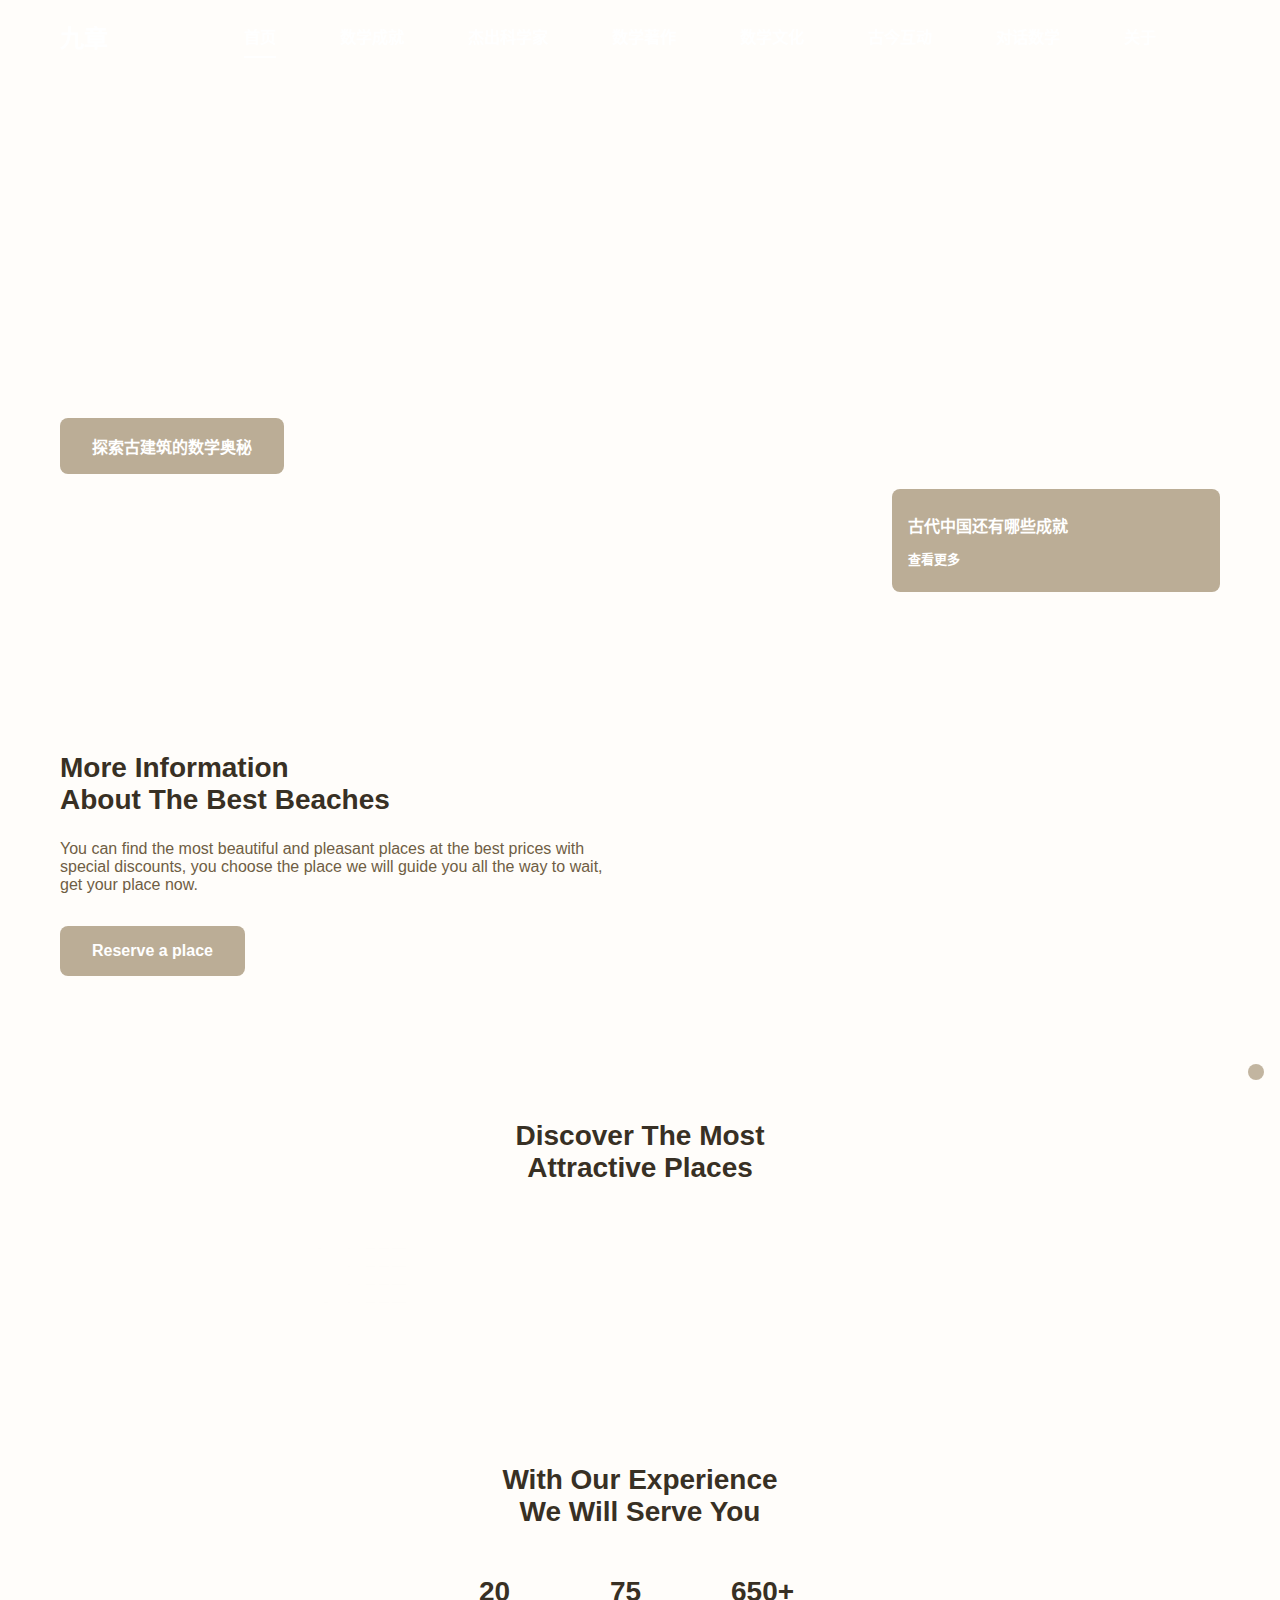
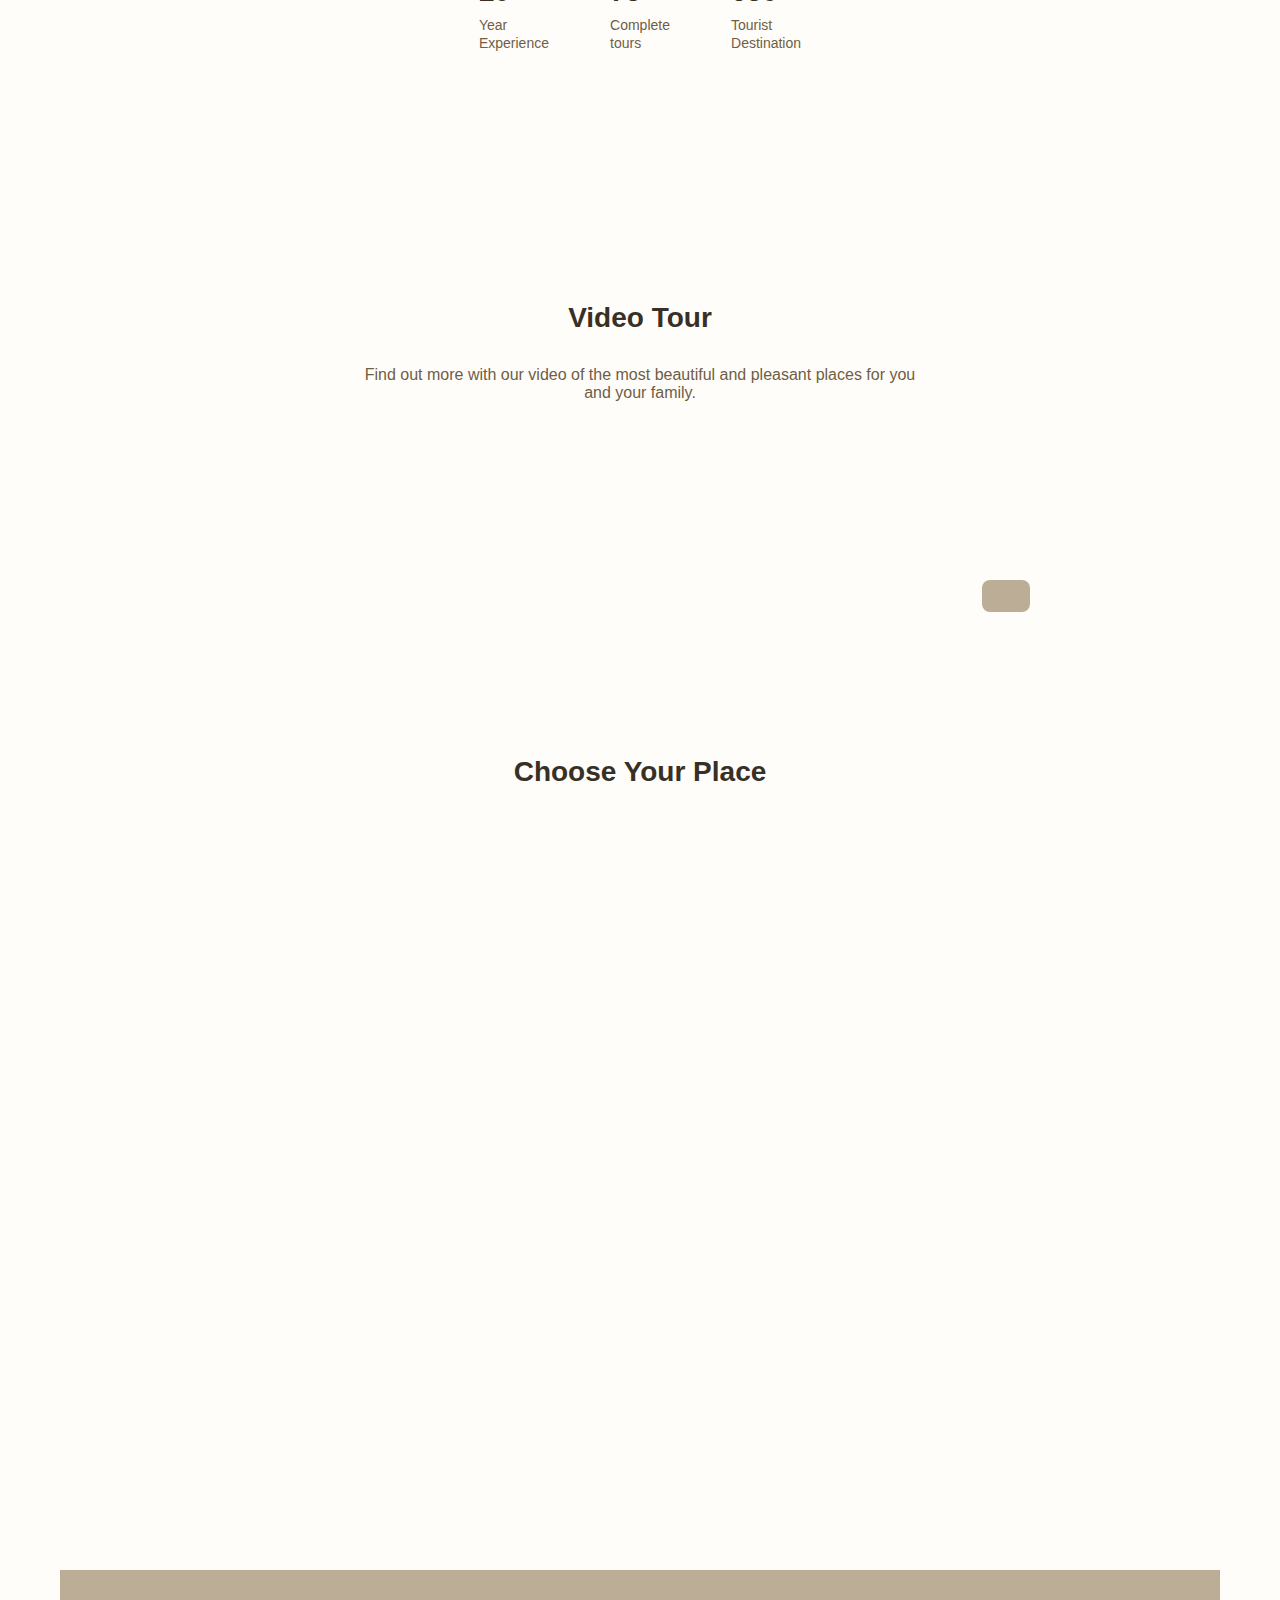
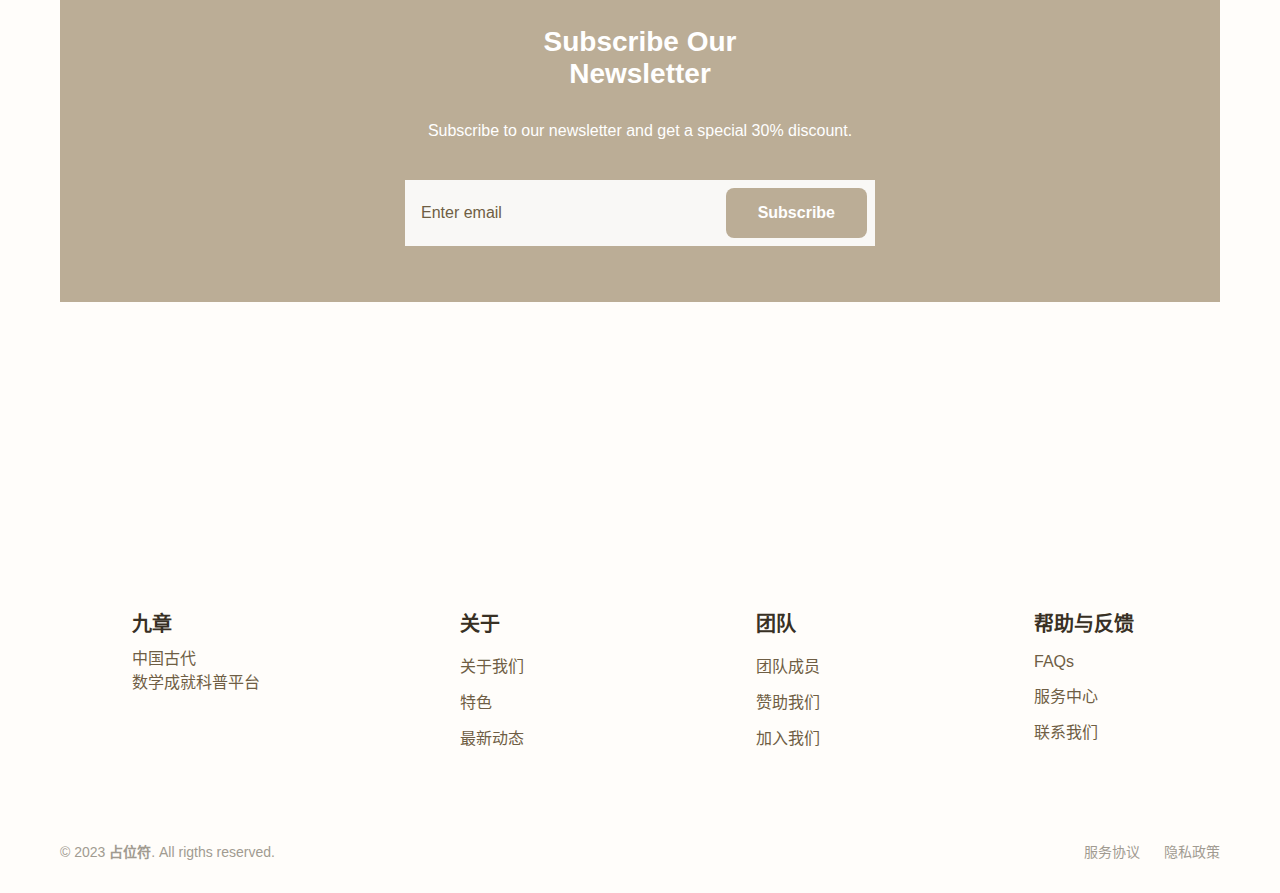
==== index.html @ 34f2abdf "Refactor code for improved performance" ====
<!DOCTYPE html>
    <html lang="zh-CN">
    <head>
        <meta charset="UTF-8">
        <meta name="viewport" content="width=device-width, initial-scale=1.0">

        <link rel="shortcut icon" href="assets/img/favicon.png" type="image/png">

        <!--=============== REMIXICONS ===============-->
        <link href="https://cdn.jsdelivr.net/npm/remixicon@2.5.0/fonts/remixicon.css" rel="stylesheet">
        
        <!--=============== SWIPER CSS ===============-->
        <link rel="stylesheet" href="assets/css/swiper-bundle.min.css">

        <!--=============== CSS ===============-->
        <link rel="stylesheet" href="assets/css/styles.css">

        <title>九章—中国古代数学成就科普平台</title>
    </head>
    <body>
        <header class="header" id="header">
            <nav class="nav container">
                <a href="index.html" class="nav__logo">九章</a>

                <div class="nav__menu" id="nav-menu">
                    <ul class="nav__list">
                        <li class="nav__item">
                            <a href="#" class="nav__link active-link">首页</a>
                        </li>
                        <li class="nav__item">
                            <a href="achievements.html" class="nav__link">数学成就</a>
                        </li>
                        <li class="nav__item">
                            <a href="mathematicians.html" class="nav__link">杰出科学家</a>
                        </li>
                        <li class="nav__item">
                            <a href="books.html" class="nav__link">数学著作</a>
                        </li>
                        <li class="nav__item">
                            <a href="culture.html" class="nav__link">数学文化</a>
                        </li>
                        <li class="nav__item">
                            <a href="interaction.html" class="nav__link">古今互动</a>
                        </li>
                        <li class="nav__item">
                            <a href="https://chatai.tblu.site" class="nav__link">对话数学</a>
                        </li>
                        <li class="nav__item">
                            <a href="about.html" class="nav__link">关于</a>
                        </li>
                        
                        <div class="nav__dark">
                            <!-- Theme change button -->
                            <!-- <span class="change-theme-name">深色模式</span> -->
                            <i class="ri-moon-line change-theme" id="theme-button"></i>
                        </div>
                    </ul>
                    <i class="ri-close-line nav__close" id="nav-close"></i>
                </div>

                <div class="nav__toggle" id="nav-toggle">
                    <i class="ri-function-line"></i>
                </div>
            </nav>
        </header>

        <main class="main">
            <!--==================== BANNER ====================-->
            <section class="home" id="home">
                <video src="assets/video/mystery_of_ancient_building.mp4" class="home__video" autoplay loop muted></video>

                <div class="home__container container grid">
                    <div class="home__data">
                        <!-- <span class="home__data-subtitle">中国古代数学成就科普平台</span>
                        <h1 class="home__data-title">Explore The <br> Best <b>Beautiful <br> Beaches</b></h1> -->
                        <a href="acient-buildings.html" class="button">探索古建筑的数学奥秘</a>

                    </div>

                    <!-- <div class="home__social">
                        <a href="https://www.facebook.com/" target="_blank" class="home__social-link">
                            <i class="ri-facebook-box-fill"></i>
                        </a>
                        <a href="https://www.instagram.com/" target="_blank" class="home__social-link">
                            <i class="ri-instagram-fill"></i>
                        </a>
                        <a href="https://twitter.com/" target="_blank" class="home__social-link">
                            <i class="ri-twitter-fill"></i>
                        </a>
                    </div> -->

                    <div class="home__info">
                        <div>
                            <span class="home__info-title">古代中国还有哪些成就</span>
                            <a href="achievements.html" class="button button--flex button--link home__info-button">
                                查看更多 <i class="ri-arrow-right-line"></i>
                            </a>
                        </div>

                        <div class="home__info-overlay">
                            <img src="assets/img/Math_Icon.png" alt="" class="home__info-img">
                        </div>
                    </div>
                </div>
            </section>

            <!-- <section>
                <div>
                    <img src="assets/img/part_03.png">
                    <img src="assets/img/part_04.png">
                    <img src="assets/img/part_05.png">
                    <img src="assets/img/part_06.png">
                </div>
            </section> -->

            <!--==================== ABOUT ====================-->
            <section class="about section" id="about">
                <div class="about__container container grid">
                    <div class="about__data">
                        <h2 class="section__title about__title">More Information <br> About The Best Beaches</h2>
                        <p class="about__description">You can find the most beautiful and pleasant places at the best 
                            prices with special discounts, you choose the place we will guide you all the way to wait, get your 
                            place now.
                        </p>
                        <a href="#" class="button">Reserve a place</a>
                    </div>

                    <div class="about__img">
                        <div class="about__img-overlay">
                            <img src="assets/img/about1.jpg" alt="" class="about__img-one">
                        </div>

                        <div class="about__img-overlay">
                            <img src="assets/img/about2.jpg" alt="" class="about__img-two">
                        </div>
                    </div>
                </div>
            </section>
            
            <!--==================== DISCOVER ====================-->
            <section class="discover section" id="discover">
                <h2 class="section__title">Discover the most <br> attractive places</h2>
                
                <div class="discover__container container swiper-container">
                    <div class="swiper-wrapper">
                        <!--==================== DISCOVER 1 ====================-->
                        <div class="discover__card swiper-slide">
                            <img src="assets/img/discover1.jpg" alt="" class="discover__img">
                            <div class="discover__data">
                                <h2 class="discover__title">Bali</h2>
                                <span class="discover__description">24 tours available</span>
                            </div>
                        </div>

                        <!--==================== DISCOVER 2 ====================-->
                        <div class="discover__card swiper-slide">
                            <img src="assets/img/discover2.jpg" alt="" class="discover__img">
                            <div class="discover__data">
                                <h2 class="discover__title">Hawaii</h2>
                                <span class="discover__description">15 tours available</span>
                            </div>
                        </div>

                        <!--==================== DISCOVER 3 ====================-->
                        <div class="discover__card swiper-slide">
                            <img src="assets/img/discover3.jpg" alt="" class="discover__img">
                            <div class="discover__data">
                                <h2 class="discover__title">Hvar</h2>
                                <span class="discover__description">18 tours available</span>
                            </div>
                        </div>

                        <!--==================== DISCOVER 4 ====================-->
                        <div class="discover__card swiper-slide">
                            <img src="assets/img/discover4.jpg" alt="" class="discover__img">
                            <div class="discover__data">
                                <h2 class="discover__title">Whitehaven</h2>
                                <span class="discover__description">32 tours available</span>
                            </div>
                        </div>
                    </div>
                </div>
            </section>

            <!--==================== EXPERIENCE ====================-->
            <section class="experience section">
                <h2 class="section__title">With Our Experience <br> We Will Serve You</h2>

                <div class="experience__container container grid">
                    <div class="experience__content grid">
                        <div class="experience__data">
                            <h2 class="experience__number">20</h2>
                            <span class="experience__description">Year <br> Experience</span>
                        </div>

                        <div class="experience__data">
                            <h2 class="experience__number">75</h2>
                            <span class="experience__description">Complete <br> tours</span>
                        </div>

                        <div class="experience__data">
                            <h2 class="experience__number">650+</h2>
                            <span class="experience__description">Tourist <br> Destination</span>
                        </div>
                    </div>

                    <div class="experience__img grid">
                        <div class="experience__overlay">
                            <img src="assets/img/experience1.jpg" alt="" class="experience__img-one">
                        </div>
                        
                        <div class="experience__overlay">
                            <img src="assets/img/experience2.jpg" alt="" class="experience__img-two">
                        </div>
                    </div>
                </div>
            </section>

            <!--==================== VIDEO ====================-->
            <section class="video section">
                <h2 class="section__title">Video Tour</h2>

                <div class="video__container container">
                    <p class="video__description">Find out more with our video of the most beautiful and 
                        pleasant places for you and your family.
                    </p>

                    <div class="video__content">
                        <video id="video-file">
                            <source src="assets/video/video.mp4" type="video/mp4">
                        </video>

                        <button class="button button--flex video__button" id="video-button">
                            <i class="ri-play-line video__button-icon" id="video-icon"></i>
                        </button>
                    </div>
                </div>
            </section>

            <!--==================== PLACES ====================-->
            <section class="place section" id="place">
                <h2 class="section__title">Choose Your Place</h2>

                <div class="place__container container grid">
                    <!--==================== PLACES CARD 1 ====================-->
                    <div class="place__card">
                        <img src="assets/img/place1.jpg" alt="" class="place__img">
                        
                        <div class="place__content">
                            <span class="place__rating">
                                <i class="ri-star-line place__rating-icon"></i>
                                <span class="place__rating-number">4,8</span>
                            </span>

                            <div class="place__data">
                                <h3 class="place__title">Bali</h3>
                                <span class="place__subtitle">Indonesia</span>
                                <span class="place__price">$2499</span>
                            </div>
                        </div>

                        <button class="button button--flex place__button">
                            <i class="ri-arrow-right-line"></i>
                        </button>
                    </div>

                    <!--==================== PLACES CARD 2 ====================-->
                    <div class="place__card">
                        <img src="assets/img/place2.jpg" alt="" class="place__img">
                        
                        <div class="place__content">
                            <span class="place__rating">
                                <i class="ri-star-line place__rating-icon"></i>
                                <span class="place__rating-number">5,0</span>
                            </span>

                            <div class="place__data">
                                <h3 class="place__title">Bora Bora</h3>
                                <span class="place__subtitle">Polinesia</span>
                                <span class="place__price">$1599</span>
                            </div>
                        </div>

                        <button class="button button--flex place__button">
                            <i class="ri-arrow-right-line"></i>
                        </button>
                    </div>

                    <!--==================== PLACES CARD 3 ====================-->
                    <div class="place__card">
                        <img src="assets/img/place3.jpg" alt="" class="place__img">
                        
                        <div class="place__content">
                            <span class="place__rating">
                                <i class="ri-star-line place__rating-icon"></i>
                                <span class="place__rating-number">4,9</span>
                            </span>

                            <div class="place__data">
                                <h3 class="place__title">Hawaii</h3>
                                <span class="place__subtitle">EE.UU</span>
                                <span class="place__price">$3499</span>
                            </div>
                        </div>

                        <button class="button button--flex place__button">
                            <i class="ri-arrow-right-line"></i>
                        </button>
                    </div>

                    <!--==================== PLACES CARD 4 ====================-->
                    <div class="place__card">
                        <img src="assets/img/place4.jpg" alt="" class="place__img">
                        
                        <div class="place__content">
                            <span class="place__rating">
                                <i class="ri-star-line place__rating-icon"></i>
                                <span class="place__rating-number">4,8</span>
                            </span>

                            <div class="place__data">
                                <h3 class="place__title">Whitehaven</h3>
                                <span class="place__subtitle">Australia</span>
                                <span class="place__price">$2499</span>
                            </div>
                        </div>

                        <button class="button button--flex place__button">
                            <i class="ri-arrow-right-line"></i>
                        </button>
                    </div>

                    <!--==================== PLACES CARD 5 ====================-->
                    <div class="place__card">
                        <img src="assets/img/place5.jpg" alt="" class="place__img">
                        
                        <div class="place__content">
                            <span class="place__rating">
                                <i class="ri-star-line place__rating-icon"></i>
                                <span class="place__rating-number">4,8</span>
                            </span>

                            <div class="place__data">
                                <h3 class="place__title">Hvar</h3>
                                <span class="place__subtitle">Croacia</span>
                                <span class="place__price">$1999</span>
                            </div>
                        </div>

                        <button class="button button--flex place__button">
                            <i class="ri-arrow-right-line"></i>
                        </button>
                    </div>
                </div>
            </section>

            <!--==================== SUBSCRIBE ====================-->
            <section class="subscribe section">
                <div class="subscribe__bg">
                    <div class="subscribe__container container">
                        <h2 class="section__title subscribe__title">Subscribe Our <br> Newsletter</h2>
                        <p class="subscribe__description">Subscribe to our newsletter and get a 
                            special 30% discount.
                        </p>
    
                        <form action="" class="subscribe__form">
                            <input type="text" placeholder="Enter email" class="subscribe__input">
    
                            <button class="button">
                                Subscribe
                            </button>
                        </form>
                    </div>
                </div>
            </section>
            
            <!--==================== SPONSORS ====================-->
            <section class="sponsor section">
                <div class="sponsor__container container grid">
                    <div class="sponsor__content">
                        <img src="assets/img/sponsor1.png" alt="" class="sponsor__img">
                    </div>
                    <div class="sponsor__content">
                        <img src="assets/img/sponsor2.png" alt="" class="sponsor__img">
                    </div>
                    <div class="sponsor__content">
                        <img src="assets/img/sponsor3.png" alt="" class="sponsor__img">
                    </div>
                    <div class="sponsor__content">
                        <img src="assets/img/sponsor4.png" alt="" class="sponsor__img">
                    </div>
                </div>
            </section>
        </main>

        <!--==================== FOOTER ====================-->
        <footer class="footer section">
            <div class="footer__container container grid">
                <div class="footer__content grid">
                    <div class="footer__data">
                        <h3 class="footer__title"><b>九章</b></h3>
                        <p class="footer__description"> 中国古代 <br> 数学成就科普平台 </p>
                        <div>
                            <a href="https://www.facebook.com/" target="_blank" class="footer__social">
                                <i class="ri-facebook-box-fill"></i>
                            </a>
                            <a href="https://twitter.com/" target="_blank" class="footer__social">
                                <i class="ri-twitter-fill"></i>
                            </a>
                            <a href="https://www.instagram.com/" target="_blank" class="footer__social">
                                <i class="ri-instagram-fill"></i>
                            </a>
                            <a href="https://www.youtube.com/" target="_blank" class="footer__social">
                                <i class="ri-youtube-fill"></i>
                            </a>
                        </div>
                    </div>
    
                    <div class="footer__data">
                        <h3 class="footer__subtitle">关于</h3>
                        <ul>
                            <li class="footer__item">
                                <a href="" class="footer__link">关于我们</a>
                            </li>
                            <li class="footer__item">
                                <a href="" class="footer__link">特色</a>
                            </li>
                            <li class="footer__item">
                                <a href="" class="footer__link">最新动态</a>
                            </li>
                        </ul>
                    </div>
    
                    <div class="footer__data">
                        <h3 class="footer__subtitle">团队</h3>
                        <ul>
                            <li class="footer__item">
                                <a href="" class="footer__link">团队成员</a>
                            </li>
                            <li class="footer__item">
                                <a href="" class="footer__link">赞助我们</a>
                            </li>
                            <li class="footer__item">
                                <a href="" class="footer__link">加入我们</a>
                            </li>
                        </ul>
                    </div>
    
                    <div class="footer__data">
                        <h3 class="footer__subtitle">帮助与反馈</h3>
                        <ul>
                            <li class="footer__item">
                                <a href="" class="footer__link">FAQs</a>
                            </li>
                            <li class="footer__item">
                                <a href="" class="footer__link">服务中心</a>
                            </li>
                            <li class="footer__item">
                                <a href="" class="footer__link">联系我们</a>
                            </li>
                        </ul>
                    </div>
                </div>

                <div class="footer__rights">
                    <p class="footer__copy">&#169; 2023 <b>占位符</b>. All rigths reserved.</p>
                    <div class="footer__terms">
                        <a href="#" class="footer__terms-link">服务协议</a>
                        <a href="#" class="footer__terms-link">隐私政策</a>
                    </div>
                </div>
            </div>
        </footer>

         <!--========== SCROLL UP ==========-->
        <a href="#" class="scrollup" id="scroll-up">
            <i class="ri-arrow-up-line scrollup__icon"></i>
        </a>

        <!--=============== SCROLL REVEAL===============-->
        <script src="assets/js/scrollreveal.min.js"></script>
        
        <!--=============== SWIPER JS ===============-->
        <script src="assets/js/swiper-bundle.min.js"></script>

        <!--=============== MAIN JS ===============-->
        <script src="assets/js/main.js"></script>
    </body>
</html>
---- assets/css/styles.css ----
/*=============== MISANS FONTS ===============*/
@font-face {
  font-family: "MiSans VF Bold";
  src: url('../Fonts/MiSansVF.ttf') format("truetype-variations");
}

@font-face {
  font-family: "MiSans VF Light";
  src: url('../Fonts/MiSansVF.ttf') format("truetype-variations");
}

/*=============== VARIABLES CSS ===============*/
:root {
  --header-height: 3rem;

  /*========== Colors ==========*/
  /* Change favorite color to match images */
  /*Green dark 190 - Green 171 - Grren Blue 200*/
  --hue-color: 37;

  /* HSL color mode */
  --first-color: hsl(var(--hue-color), 21%, 66%);
  --first-color-second: hsl(var(--hue-color), 21%, 66%);
  --first-color-alt: hsl(var(--hue-color), 21%, 15%);
  --title-color: hsl(var(--hue-color), 21%, 18%);
  --text-color: hsl(var(--hue-color), 24%, 35%);
  --text-color-light: hsl(var(--hue-color), 8%, 60%);
  --input-color: hsl(var(--hue-color), 24%, 97%);
  --body-color: hsl(var(--hue-color), 100%, 99%);
  --white-color: #FFF;
  --scroll-bar-color: hsl(var(--hue-color), 12%, 90%);
  --scroll-thumb-color: hsl(var(--hue-color), 12%, 75%);

  /*========== Font and typography ==========*/
  --body-font: 'MiSans VF Bold', sans-serif;
  --title-font: 'MiSans VF Light', sans-serif;
  --biggest-font-size: 2.5rem;
  --h1-font-size: 1.5rem;
  --h2-font-size: 1.25rem;
  --h3-font-size: 1rem;
  --normal-font-size: .938rem;
  --small-font-size: .813rem;
  --smaller-font-size: .75rem;

  /*========== Font weight ==========*/
  --font-medium: 500;
  --font-semi-bold: 600;

  /*========== Margenes Bottom ==========*/
  --mb-0-25: .25rem;
  --mb-0-5: .5rem;
  --mb-0-75: .75rem;
  --mb-1: 1rem;
  --mb-1-25: 1.25rem;
  --mb-1-5: 1.5rem;
  --mb-2: 2rem;
  --mb-2-5: 2.5rem;

  /*========== z index ==========*/
  --z-tooltip: 10;
  --z-fixed: 100;

  /*========== Hover overlay ==========*/
  --img-transition: .3s;
  --img-hidden: hidden;
  --img-scale: scale(1.1);
}

@media screen and (min-width: 968px) {
  :root {
    --biggest-font-size: 4rem;
    --h1-font-size: 2.25rem;
    --h2-font-size: 1.75rem;
    --h3-font-size: 1.25rem;
    --normal-font-size: 1rem;
    --small-font-size: .875rem;
    --smaller-font-size: .813rem;
  }
}

/*========== Variables Dark theme ==========*/
body.dark-theme {
  --first-color-second: hsl(var(--hue-color), 54%, 12%);
  --title-color: hsl(var(--hue-color), 24%, 95%);
  --text-color: hsl(var(--hue-color), 8%, 75%);
  --input-color: hsl(var(--hue-color), 29%, 16%);
  --body-color: hsl(var(--hue-color), 29%, 12%);
  --scroll-bar-color: hsl(var(--hue-color), 12%, 48%);
  --scroll-thumb-color: hsl(var(--hue-color), 12%, 36%);
}

/*========== Button Dark/Light ==========*/
.nav__dark {
  display: flex;
  align-items: center;
  column-gap: 2rem;
  position: absolute;
  left: 3rem;
  bottom: 4rem;
}

.change-theme, .change-theme-name {
  color: var(--text-color);
}

.change-theme {
  cursor: pointer;
  font-size: 1rem;
}

.change-theme-name {
  font-size: var(--small-font-size);
}

/*=============== BASE ===============*/
* {
  box-sizing: border-box;
  padding: 0;
  margin: 0;
}

html {
  scroll-behavior: smooth;
}

body {
  margin: var(--header-height) 0 0 0;
  font-family: var(--body-font);
  font-size: var(--normal-font-size);
  background-color: var(--body-color);
  color: var(--text-color);
}

h1, h2, h3 {
  color: var(--title-color);
  font-weight: var(--font-semi-bold);
  font-family: var(--title-font);
}

ul {
  list-style: none;
}

a {
  text-decoration: none;
}

img,
video {
  max-width: 100%;
  height: auto;
}

button,
input {
  border: none;
  font-family: var(--body-font);
  font-size: var(--normal-font-size);
}

button {
  cursor: pointer;
}

input {
  outline: none;
}

.main {
  overflow-x: hidden;
}

/*=============== REUSABLE CSS CLASSES ===============*/
.section {
  padding: 4.5rem 0 2.5rem;
}

.section__title {
  font-size: var(--h2-font-size);
  color: var(--title-color);
  text-align: center;
  text-transform: capitalize;
  margin-bottom: var(--mb-2);
}

.container {
  max-width: 1200px;
  margin-left: var(--mb-1);
  margin-right: var(--mb-1);
}

.grid {
  display: grid;
  gap: 1.5rem;
}

/*=============== HEADER ===============*/
.header {
  width: 100%;
  position: fixed;
  top: 0;
  left: 0;
  z-index: var(--z-fixed);
  background-color: transparent;
  transition: .4s;
}

/*=============== NAV ===============*/
.nav {
  height: var(--header-height);
  display: flex;
  justify-content: space-between;
  align-items: center;
  transition: .4s;
}

.nav__logo, .nav__toggle {
  color: var(--white-color);
  font-size: 1.5rem;
}

.nav__logo {
  font-weight: var(--font-semi-bold);
}

.nav__toggle {
  font-size: 1.2rem;
  cursor: pointer;
}

.nav__menu {
  position: relative;
}

@media screen and (max-width: 1200px) {
  .nav__menu {
    position: fixed;
    background-color: var(--body-color);
    top: 0;
    right: -100%;
    width: 70%;
    max-width: 256px;
    height: 100vh;
    box-shadow: -1px 0 4px rgba(14, 55, 63, 0.15);
    padding: 3rem;
    transition: .4s;
  }
}

.nav__list {
  display: flex;
  flex-direction: column;
  row-gap: 2.5rem;
}

.nav__link {
  color: var(--text-color-light);
  font-weight: var(--font-semi-bold);
  text-transform: uppercase;
}

.nav__link:hover {
  color: var(--text-color);
}

.nav__close {
  position: absolute;
  top: .75rem;
  right: 1rem;
  font-size: 1.5rem;
  color: var(--title-color);
  cursor: pointer;
}

/* show menu */
.show-menu {
  right: 0;
}

/* Change background header */
.scroll-header {
  background-color: var(--body-color), linear-gradient(rgba(0, 0, 0, 0.40), rgba(0, 0, 0, 0.40));
  box-shadow: 0 0 4px rgba(14, 55, 63, 0.15);
  backdrop-filter: blur(20px);
  transition: .4s;
}

.scroll-header .nav__logo,
.scroll-header .nav__toggle {
  color: var(--title-color);
}

/* Active link */
.active-link {
  position: relative;
  color: var(--title-color);
}

.active-link::before {
  content: '';
  position: absolute;
  background-color: var(--title-color);
  width: 100%;
  height: 2px;
  bottom: -.75rem;
  left: 0;
}

/*=============== HOME ===============*/
.home__img, .home__video {
  position: absolute;
  top: 0;
  left: 0;
  width: 100%;
  height: 100vh;
  object-fit: cover;
  object-position: 83%;
}

.home__container {
  position: relative;
  height: calc(100vh - var(--header-height));
  align-content: center;
  row-gap: 3rem;
}

.home__data-subtitle, 
.home__data-title, 
.home__social-link, 
.home__info {
  color: var(--white-color);
}

.home__data-subtitle {
  display: block;
  font-weight: var(--font-semi-bold);
  margin-bottom: var(--mb-0-75);
}

.home__data-title {
  font-size: var(--biggest-font-size);
  font-weight: var(--font-medium);
  margin-bottom: var(--mb-2-5);
}

.home__social {
  display: flex;
  flex-direction: column;
  row-gap: 1.5rem;
}

.home__social-link {
  font-size: 1.2rem;
  width: max-content;
}

.home__info {
  background-color: var(--first-color);
  display: flex;
  padding: 1.5rem 1rem;
  align-items: center;
  column-gap: .5rem;
  position: absolute;
  right: 0;
  bottom: 1rem;
  width: 228px;
  border-radius: .5rem;
}

.home__info-title {
  display: block;
  font-size: var(--small-font-size);
  font-weight: var(--font-semi-bold);
  margin-bottom: var(--mb-0-75);
}

.home__info-button {
  font-size: var(--smaller-font-size);
}

.home__info-overlay {
  overflow: var(--img-hidden);
}

.home__info-img {
  width: 145px;
  transition: var(--img-transition);
}

.home__info-img:hover {
  transform: var(--img-scale);
}

/*=============== BUTTONS ===============*/
.button {
  display: inline-block;
  background-color: var(--first-color);
  color: var(--white-color);
  padding: 1rem 2rem;
  font-weight: var(--font-semi-bold);
  border-radius: .5rem;
  transition: .3s;
}

.button:hover {
  background-color: var(--first-color-alt);
}

.button--flex {
  display: flex;
  align-items: center;
  column-gap: .25rem;
}

.button--link {
  background: none;
  padding: 0;
}

.button--link:hover {
  background: none;
}

/*=============== ABOUT ===============*/
.about__data {
  text-align: center;
}

.about__container {
  row-gap: 2.5rem;
}

.about__description {
  margin-bottom: var(--mb-2);
}

.about__img {
  display: flex;
  column-gap: 1rem;
  align-items: center;
  justify-content: center;
}

.about__img-overlay {
  overflow: var(--img-hidden);
}

.about__img-one {
  width: 130px;
}

.about__img-two {
  width: 180px;
}

.about__img-one, 
.about__img-two {
  transition: var(--img-transition);
}

.about__img-one:hover, 
.about__img-two:hover {
  transform: var(--img-scale);
}

/*=============== DISCOVER ===============*/
.discover__card {
  position: relative;
  width: 200px;
  overflow: var(--img-hidden);
}

.discover__data {
  position: absolute;
  bottom: 1.5rem;
  left: 1rem;
}

.discover__title, 
.discover__description {
  color: var(--white-color);
  text-shadow: 2px 2px 15px rgba(0, 0, 0, 0.5);
}

.discover__title {
  font-size: var(--h3-font-size);
  margin-bottom: var(--mb-0-25);
}

.discover__description {
  display: block;
  font-size: var(--smaller-font-size);
}

.discover__img {
  transition: var(--img-transition);
}

.discover__img:hover {
  transform: var(--img-scale);
}

.swiper-container-3d .swiper-slide-shadow-left,
.swiper-container-3d .swiper-slide-shadow-right {
  background-image: none;
}

/*=============== EXPERIENCE ===============*/
.experience__container {
  row-gap: 2.5rem;
  justify-content: center;
  justify-items: center;
}

.experience__content {
  grid-template-columns: repeat(3, 1fr);
  column-gap: 1rem;
  justify-items: center;
  padding: 0 2rem;
}

.experience__number {
  font-size: var(--h2-font-size);
  font-weight: var(--font-semi-bold);
  margin-bottom: var(--mb-0-5);
}

.experience__description {
  font-size: var(--small-font-size);
}

.experience__img {
  position: relative;
  padding-bottom: 2rem;
}

.experience__img-one, 
.experience__img-two {
  transition: var(--img-transition);
}

.experience__img-one:hover, 
.experience__img-two:hover {
  transform: var(--img-scale);
}

.experience__overlay {
  overflow: var(--img-hidden);
}

.experience__overlay:nth-child(1) {
  width: 263px;
  margin-right: 2rem;
}

.experience__overlay:nth-child(2) {
  width: 120px;
  position: absolute;
  top: 2rem;
  right: 0;
}

/*=============== VIDEO ===============*/
.video__container {
  padding-bottom: 1rem;
}

.video__description {
  text-align: center;
  margin-bottom: var(--mb-2-5);
}

.video__content {
  position: relative;
}

.video__button {
  position: absolute;
  right: 1rem;
  bottom: -1rem;
  padding: 1rem 1.5rem;
}

.video__button-icon {
  font-size: 1.2rem;
}

/*=============== PLACES ===============*/
.place__card, .place__img {
  height: 230px;
}

.place__container {
  grid-template-columns: repeat(2, max-content);
  justify-content: center;
}

.place__card {
  position: relative;
  overflow: var(--img-hidden);
}

.place__card:hover .place__img {
  transform: var(--img-scale);
}

.place__img {
  transition: var(--img-transition);
}

.place__content, .place__title {
  color: var(--white-color);
}

.place__content {
  position: absolute;
  top: 0;
  left: 0;
  width: 100%;
  height: 100%;
  display: flex;
  flex-direction: column;
  justify-content: space-between;
  padding: .75rem .75rem 1rem;
}

.place__rating {
  align-self: flex-end;
  display: flex;
  align-items: center;
}

.place__rating-icon {
  font-size: .75rem;
  margin-right: var(--mb-0-25);
}

.place__rating-number {
  font-size: var(--small-font-size);
}

.place__subtitle, .place__price {
  display: block;
}

.place__title {
  font-size: var(--h3-font-size);
  margin-bottom: var(--mb-0-25);
}

.place__subtitle {
  font-size: var(--smaller-font-size);
  margin-bottom: var(--mb-1-25);
}

.place__button {
  position: absolute;
  right: 0;
  bottom: 0;
  padding: .75rem 1rem;
}

/*=============== SUBSCRIBE ===============*/
.subscribe__bg {
  background-color: var(--first-color-second);
  padding: 2.5rem 0;
}

.subscribe__title, 
.subscribe__description {
  color: var(--white-color);
}

.subscribe__description {
  text-align: center;
  margin-bottom: var(--mb-2-5);
}

.subscribe__form {
  background-color: var(--input-color);
  padding: .5rem;
  display: flex;
  justify-content: space-between;
}

.subscribe__input {
  width: 70%;
  padding-right: .5rem;
  background-color: var(--input-color);
  color: var(--text-color);
}

.subscribe__input::placeholder {
  color: var(--text-color);
}

/*=============== SPONSORS ===============*/
.sponsor__container {
  align-items: center;
  grid-template-columns: repeat(auto-fit, minmax(110px, 1fr));
  justify-items: center;
  row-gap: 3.5rem;
}

.sponsor__content:hover .sponsor__img {
  filter: invert(0.3);
}

.sponsor__img {
  width: 135px;
  /* filter: invert(0.7); */
  transition: var(--img-transition);
}

/*=============== FOOTER ===============*/
.footer__container {
  row-gap: 5rem;
}

.footer__content {
  grid-template-columns: repeat(auto-fit, minmax(220px, 1fr));
  row-gap: 2rem;
}

.footer__title, 
.footer__subtitle {
  font-size: var(--h3-font-size);
}

.footer__title {
  margin-bottom: var(--mb-0-5);
}

.footer__description {
  margin-bottom: var(--mb-2);
}

.footer__social {
  font-size: 1.25rem;
  color: var(--title-color);
  margin-right: var(--mb-1-25);
}

.footer__subtitle {
  margin-bottom: var(--mb-1);
}

.footer__item {
  margin-bottom: var(--mb-0-75);
}

.footer__link {
  color: var(--text-color);
}

.footer__link:hover {
  color: var(--title-color);
}

.footer__rights {
  display: flex;
  flex-direction: column;
  row-gap: 1.5rem;
  text-align: center;
}

.footer__copy, .footer__terms-link {
  font-size: var(--small-font-size);
  color: var(--text-color-light);
}

.footer__terms {
  display: flex;
  column-gap: 1.5rem;
  justify-content: center;
}

.footer__terms-link:hover {
  color: var(--text-color);
}

/*========== SCROLL UP ==========*/
.scrollup {
  position: fixed;
  right: 1rem;
  bottom: -20%;
  background-color: var(--first-color);
  padding: .5rem;
  display: flex;
  opacity: .9;
  z-index: var(--z-tooltip);
  border-radius: .5rem;
  transition: .4s;
}

.scrollup:hover {
  background-color: var(--first-color-alt);
  opacity: 1;
}

.scrollup__icon {
  color: var(--white-color);
  font-size: 1.2rem;
}

/* Show scroll */
.show-scroll {
  bottom: 5rem;
}

/*=============== SCROLL BAR ===============*/
::-webkit-scrollbar {
  width: .60rem;
  background-color: var(--scroll-bar-color);
}

::-webkit-scrollbar-thumb {
  background-color: var(--scroll-thumb-color);
}

::-webkit-scrollbar-thumb:hover {
  background-color: var(--text-color-light);
}

/*=============== MEDIA QUERIES ===============*/
/* For small devices */
@media screen and (max-width: 340px) {
  .place__container {
    grid-template-columns: max-content;
    justify-content: center;
  }
  .experience__content {
    padding: 0;
  }
  .experience__overlay:nth-child(1) {
    width: 190px;
  }
  .experience__overlay:nth-child(2) {
    width: 80px;
  }
  .home__info {
    width: 190px;
    padding: 1rem;
  }
  .experience__img,
  .video__container {
    padding: 0;
  }
}

/* For medium devices */
@media screen and (min-width: 568px) {
  .video__container {
    display: grid;
    grid-template-columns: .6fr;
    justify-content: center;
  }
  .place__container {
    grid-template-columns: repeat(3, max-content);
  }
  .subscribe__form {
    width: 470px;
    margin: 0 auto;
  }
}

@media screen and (min-width: 1010px) {
  body {
    margin: 0;
  }
  .nav {
    height: calc(var(--header-height) + 1.5rem);
    transition: .4s;
  }
  .nav__list {
    flex-direction: column;
    row-gap: 2.5rem;
  }
  .scroll-header .nav__link {
    color: var(--text-color);
  }
  .scroll-header .active-link {
    color: var(--title-color);
  }
  .scroll-header .active-link::before {
    background-color: var(--title-color);
  }
  .scroll-header .change-theme {
    color: var(--text-color);
  }
  .section {
    padding: 7rem 0 2rem;
  }
  .home__container {
    height: 100vh;
    grid-template-rows: 1.8fr .5fr;
  }
  .home__data {
    align-self: flex-end;
  }
  .home__social {
    flex-direction: row;
    align-self: flex-end;
    margin-bottom: 3rem;
    column-gap: 2.5rem;
  }
  .home__info {
    bottom: 3rem;
  }
  .about__container {
    grid-template-columns: repeat(2, 1fr);
    align-items: center;
  }
  .about__data, .about__title {
    text-align: initial;
  }
  .about__title {
    margin-bottom: var(--mb-1-5);
  }
  .about__description {
    margin-bottom: var(--mb-2);
  }
  .discover__container {
    width: 610px;
    margin-left: auto;
    margin-right: auto;
  }
  .discover__container,
  .place__container {
    padding-top: 2rem;
  }
  .experience__overlay:nth-child(1) {
    width: 363px;
    margin-right: 4rem;
  }
  .experience__overlay:nth-child(2) {
    width: 160px;
  }
  .subscribe__bg {
    background: none;
    padding: 0;
  }
  .subscribe__container {
    background-color: var(--first-color-second);
    padding: 3.5rem 0;
  }
  .subscribe__input {
    padding: 0 .5rem;
  }
  .footer__rights {
    flex-direction: row;
    justify-content: space-between;
  }
}

/* For large devices */
@media screen and (min-width: 1200px) {
  .container {
    margin-left: auto;
    margin-right: auto;
  }
  .nav__toggle, .nav__close {
    display: none;
  }
  .nav__list {
    flex-direction: row;
    column-gap: 4rem;
  }
  .nav__link {
    color: var(--white-color);
    text-transform: initial;
  }
  .nav__link:hover {
    color: var(--title-color);
  }
  .nav__dark {
    position: initial;
  }
  .nav__menu {
    display: flex;
    column-gap: 1rem;
  }
  .change-theme-name {
    display: none;
  }
  .change-theme {
    color: var(--white-color);
  }
  .active-link::before {
    background-color: var(--white-color);
  }
  .home__container {
    grid-template-rows: 2fr .5fr;
  }
  .home__info {
    width: 328px;
    grid-template-columns: 1fr 2fr;
    column-gap: 2rem;
  }
  .home__info-title {
    font-size: var(--normal-font-size);
  }
  .home__info-img {
    width: 92px;
  }
  .about__img-one {
    width: 230px;
  }
  .about__img-two {
    width: 290px;
  }
  .discover__card {
    width: 237px;
  }
  .discover__container {
    width: 700px;
  }
  .discover__data {
    left: 1.5rem;
    bottom: 2rem;
  }
  .discover__title {
    font-size: var(--h2-font-size);
  }
  .experience__content {
    margin: var(--mb-1) 0;
    column-gap: 3.5rem;
  }
  .experience__overlay:nth-child(1) {
    width: 463px;
    margin-right: 7rem;
  }
  .experience__overlay:nth-child(2) {
    width: 220px;
    top: 3rem;
  }
  .video__container {
    grid-template-columns: .7fr;
  }
  .video__description {
    padding: 0 8rem;
  }
  .place__container {
    gap: 3rem 2rem;
  }
  .place__card, .place__img {
    height: 263px;
  }
  .footer__content {
    justify-items: center;
  }
}

@media screen and (min-width: 1200px) {
  .container {
    max-width: 1160px;
  }
}

/* For tall screens on mobiles y desktop */
@media screen and (min-height: 721px) {
  body {
    margin: 0;
  }
  .home__container, .home__img, .home__video {
    height: 640px;
  }
}

/* iframe size adjust */
.function_frame {
  width: 100%;
  height: 120vh;
}

@media screen and (max-width: 1000px) {
  .function_frame {
    height: 220vh;
  }
}

@media screen and (max-width: 777px) {
  .function_frame {
    height: 180vh;
  }
}
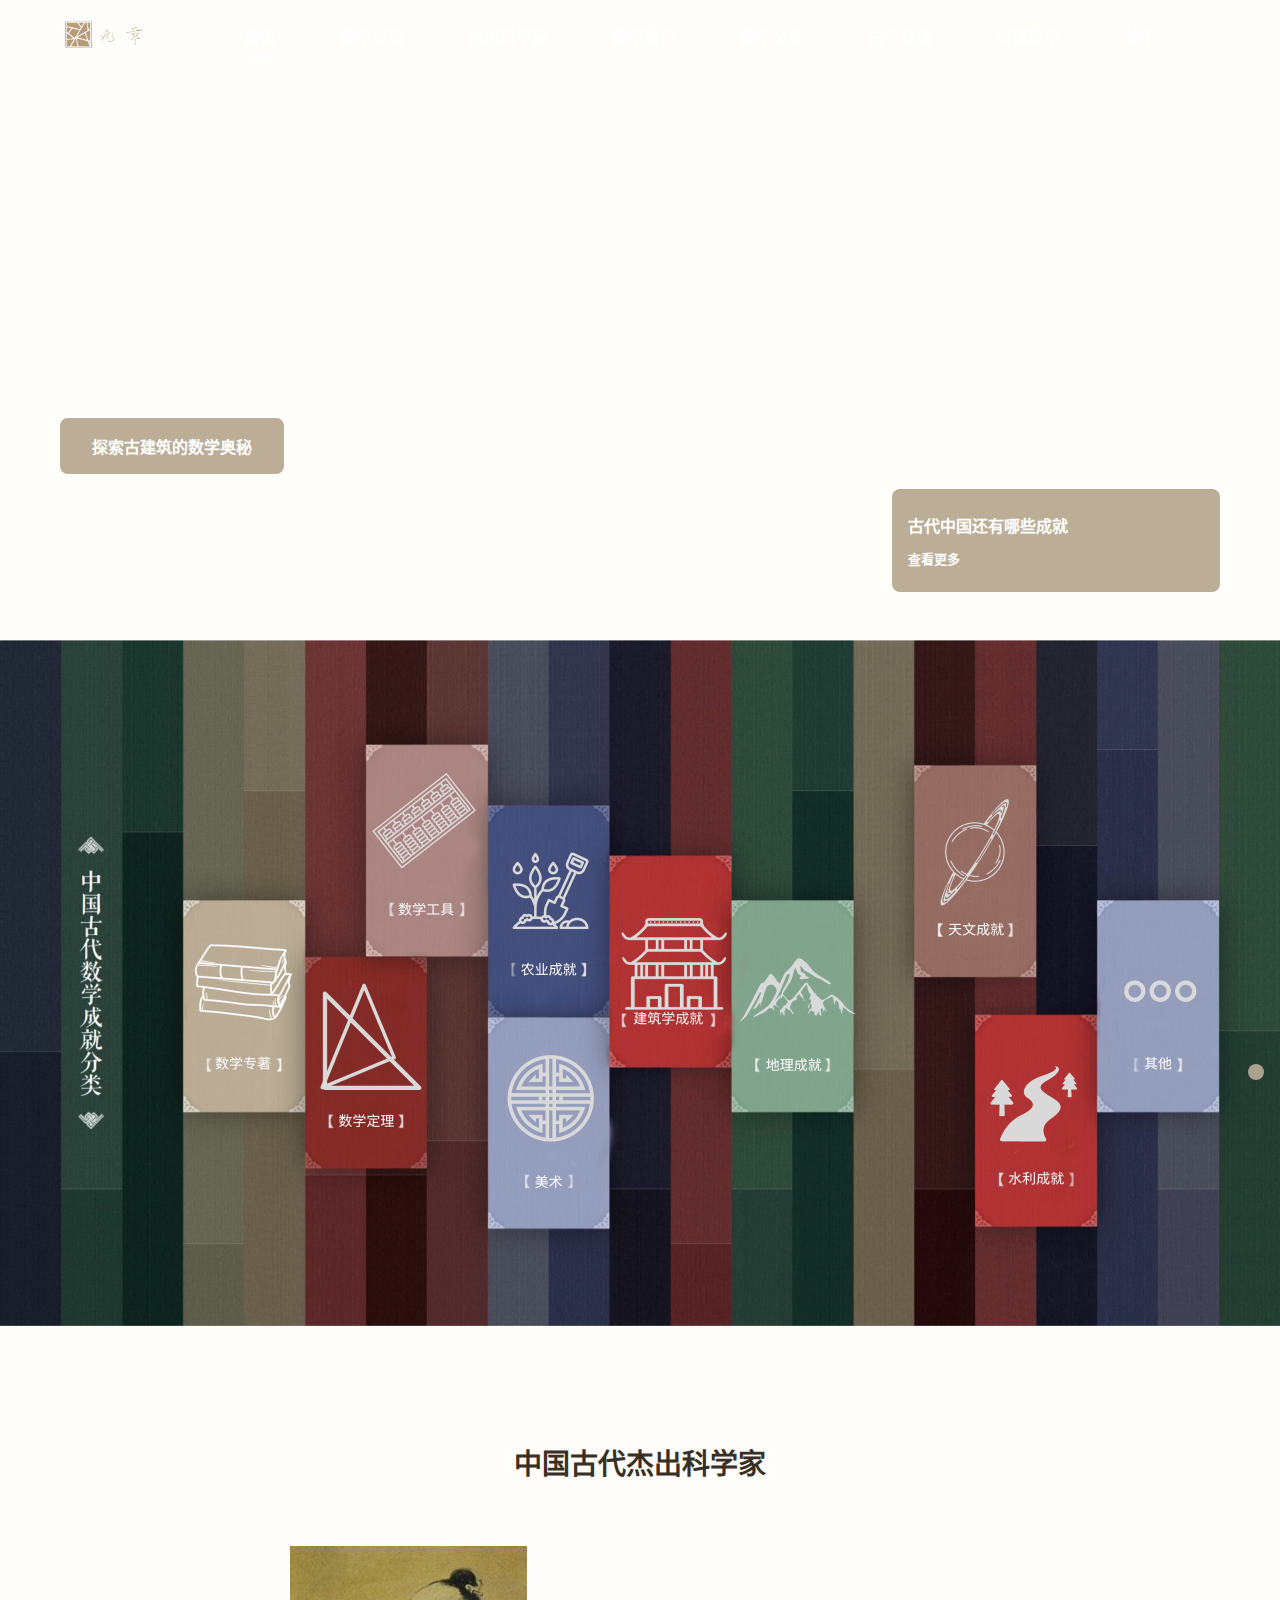
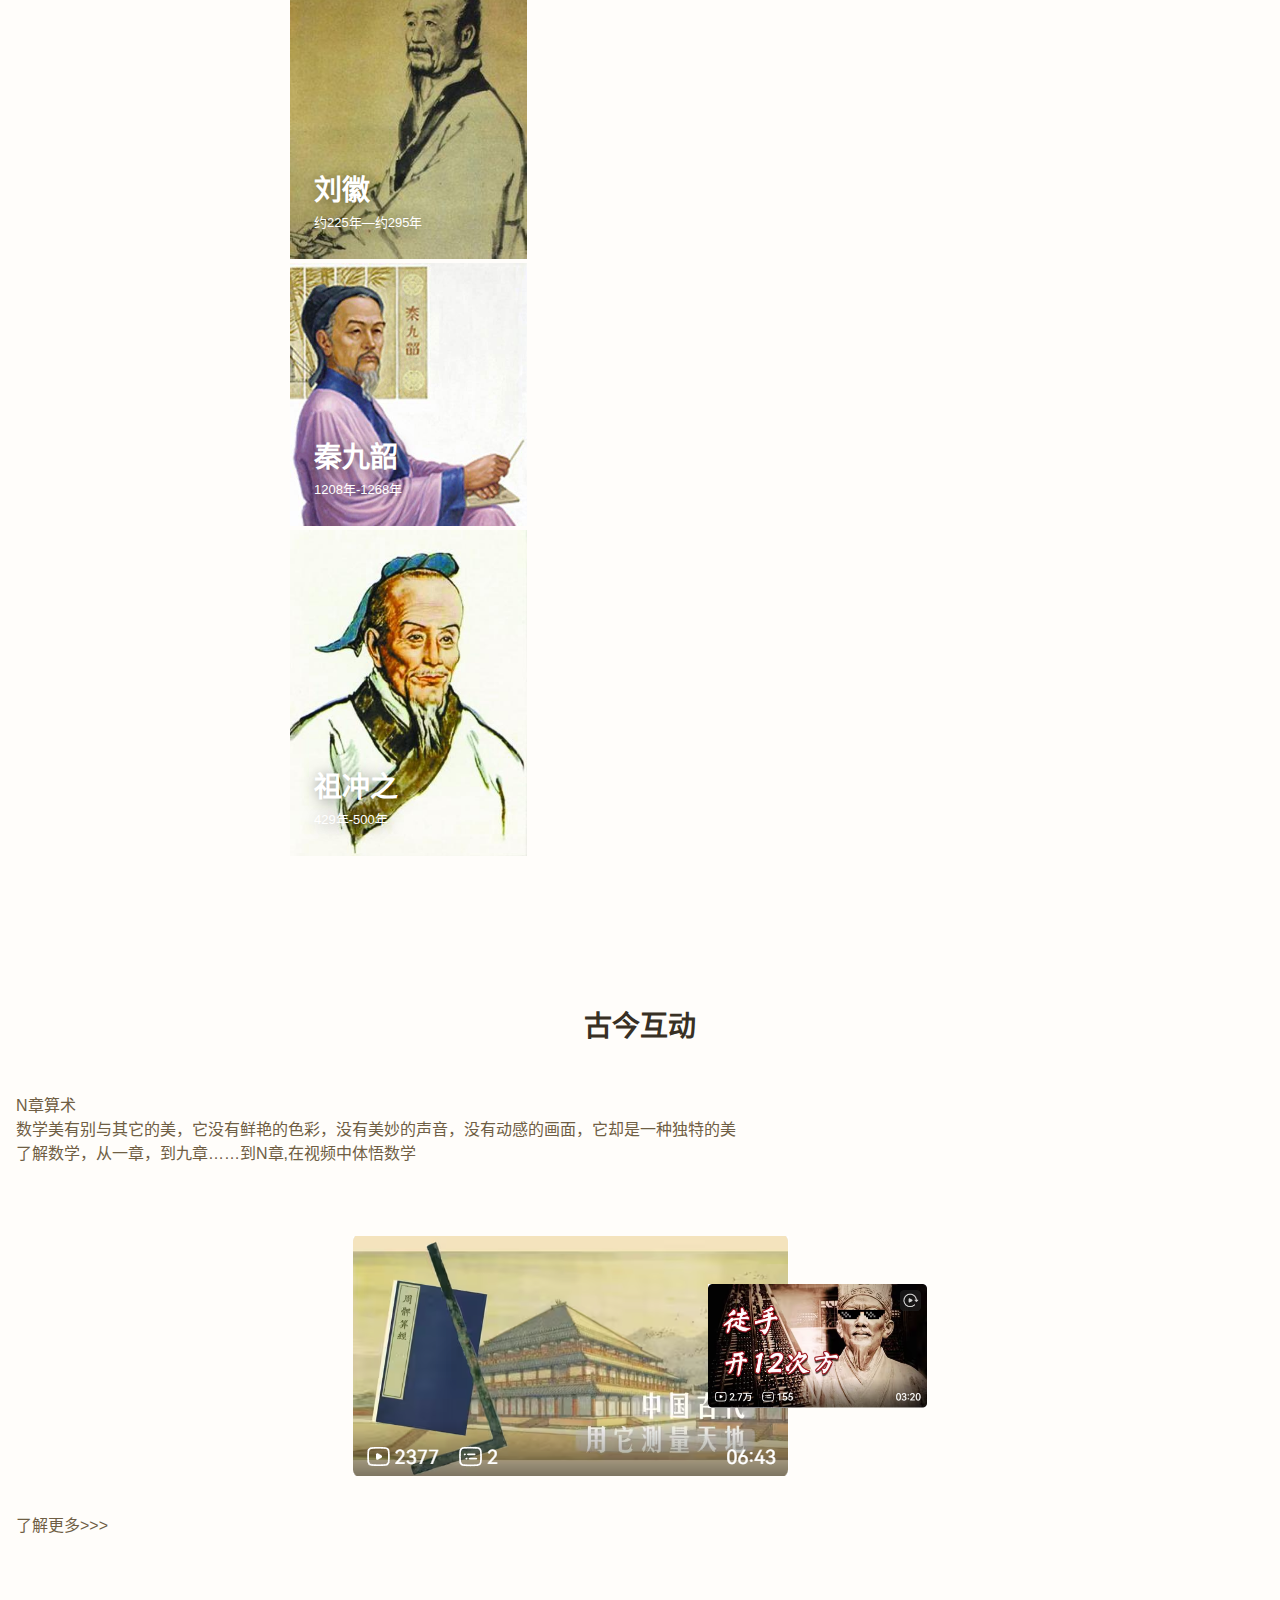
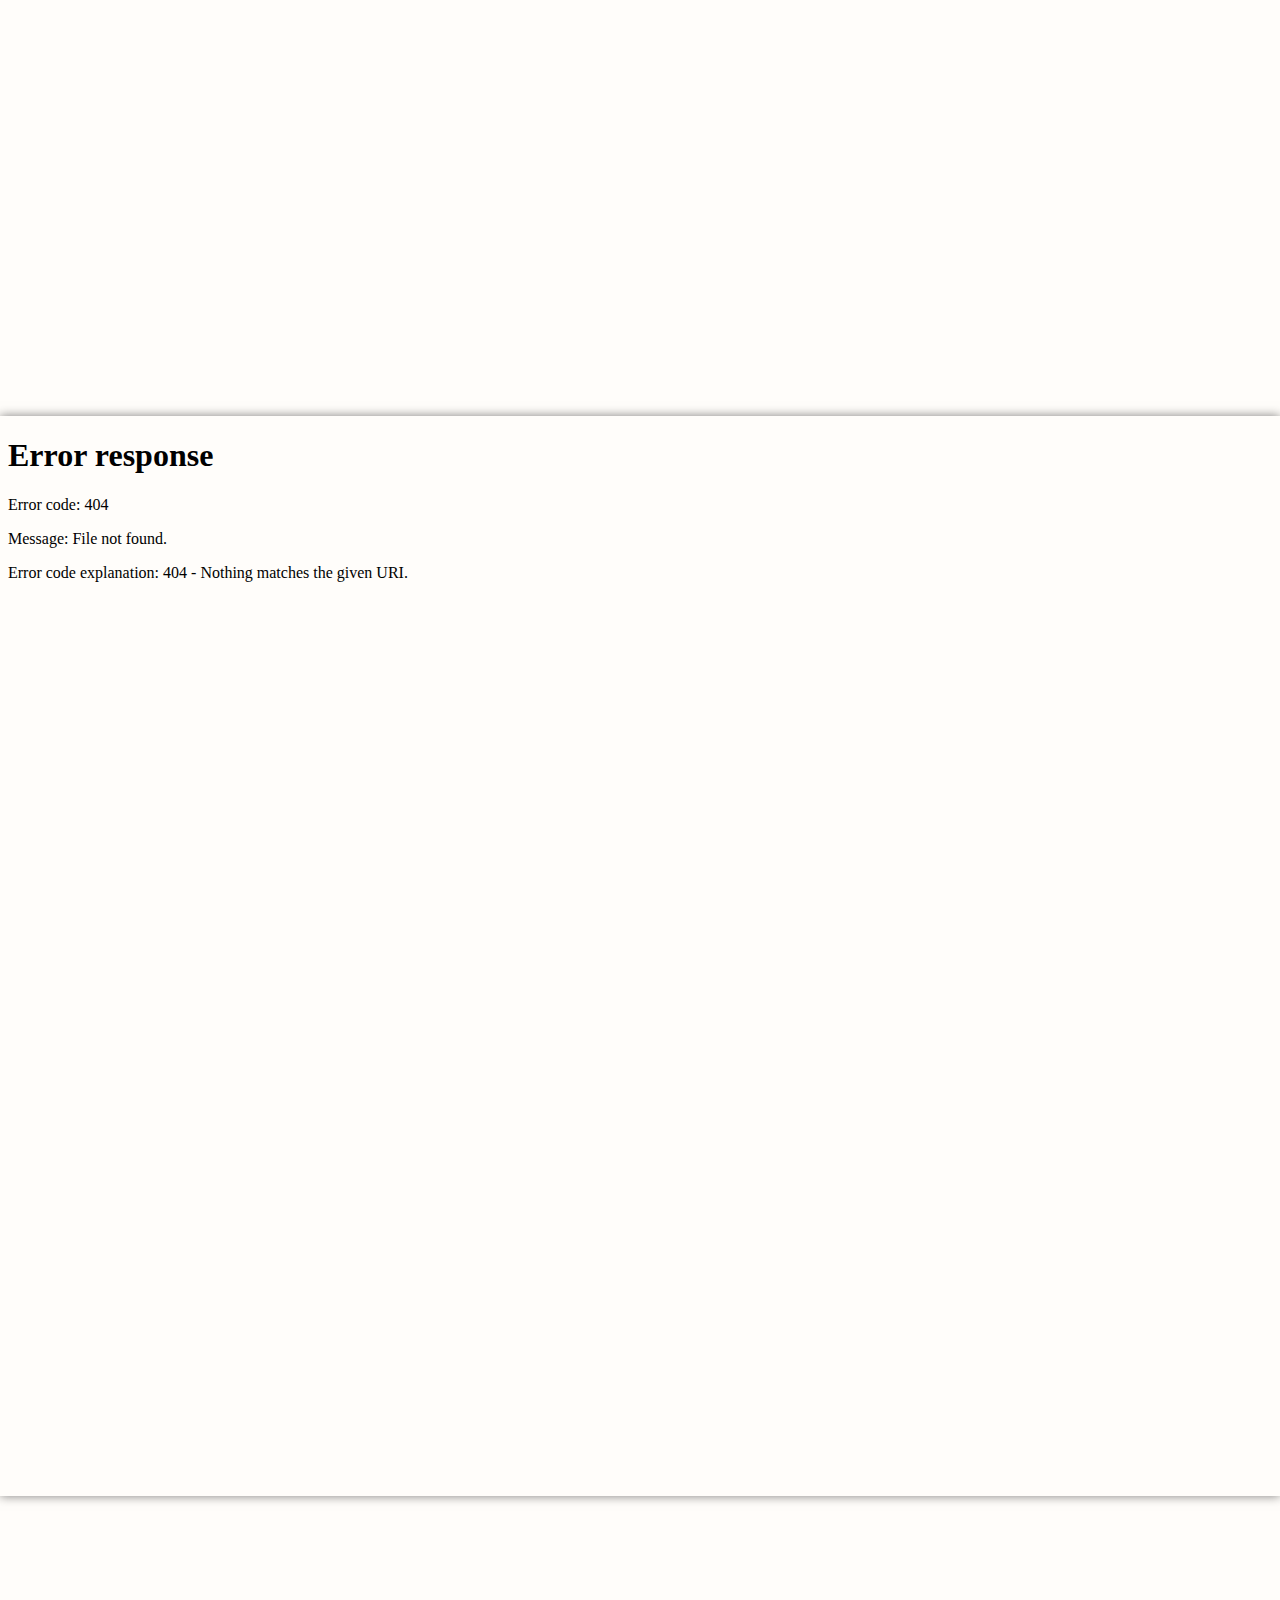
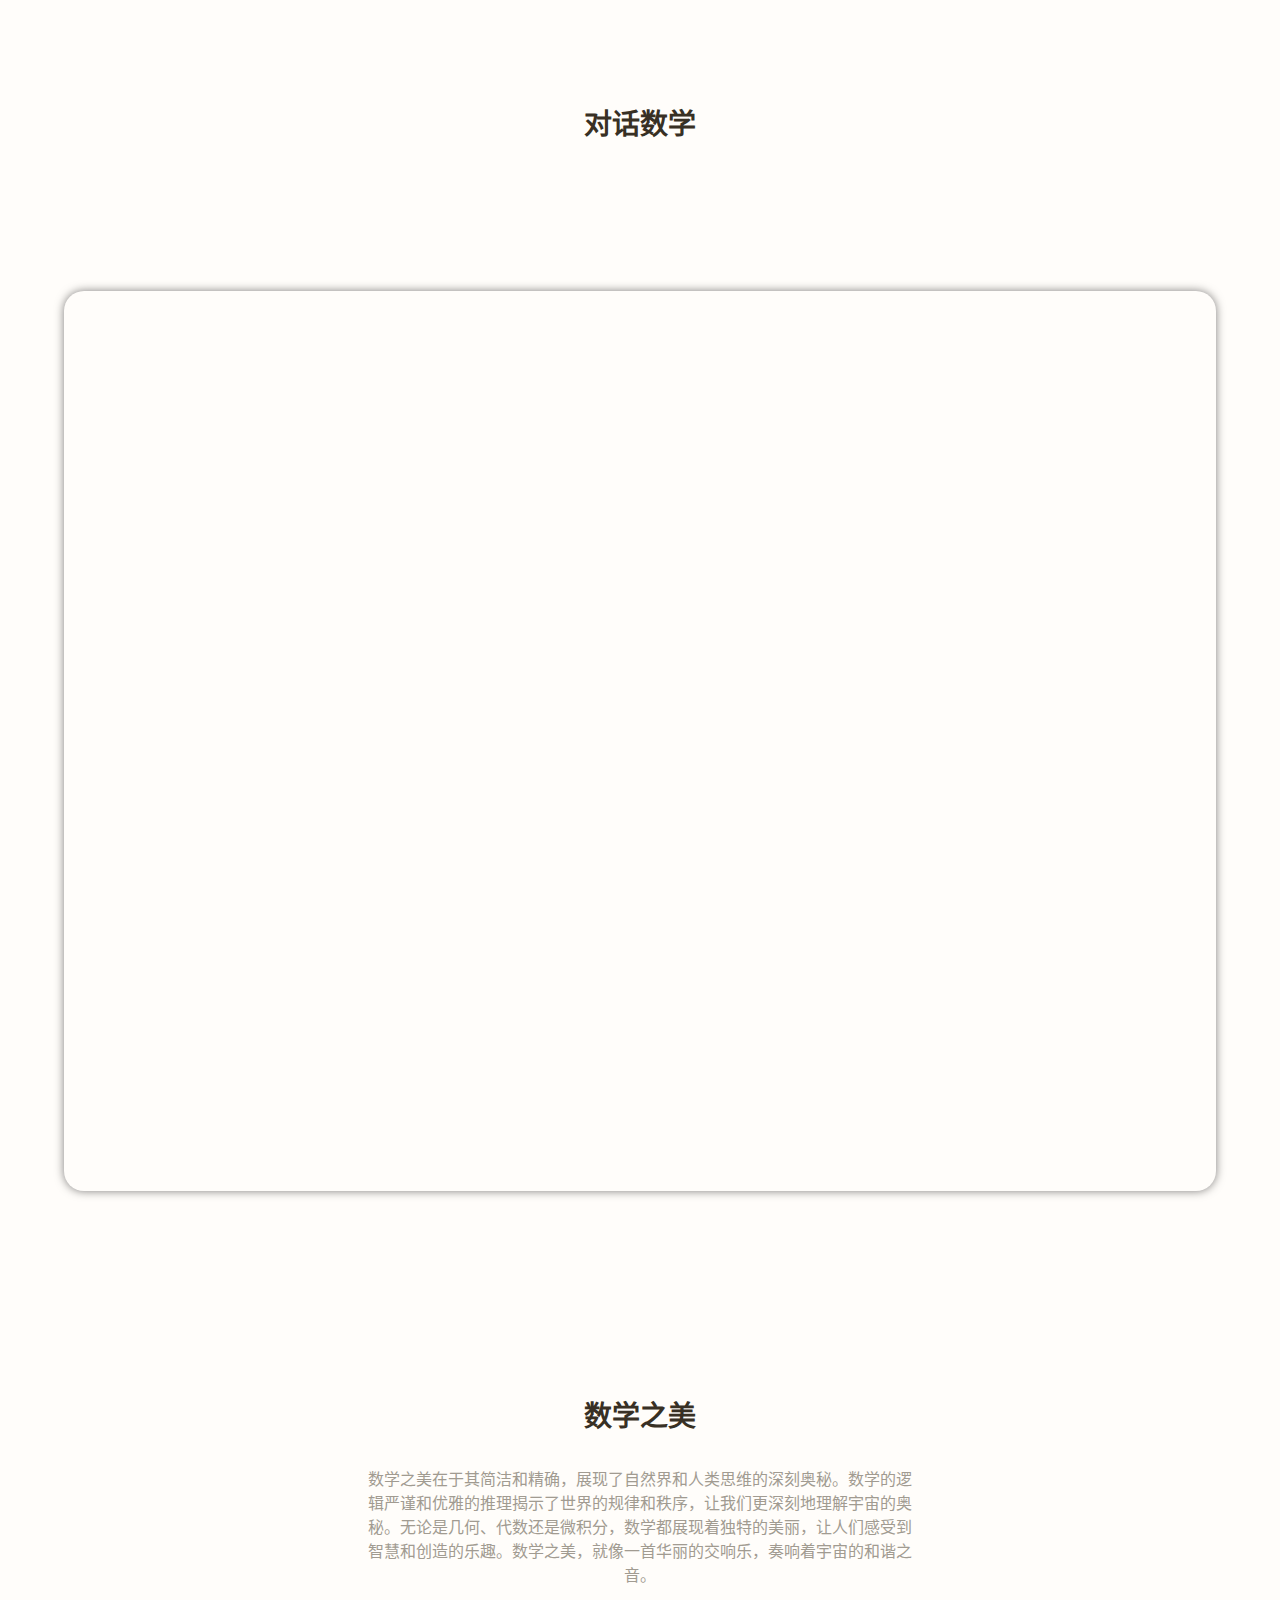
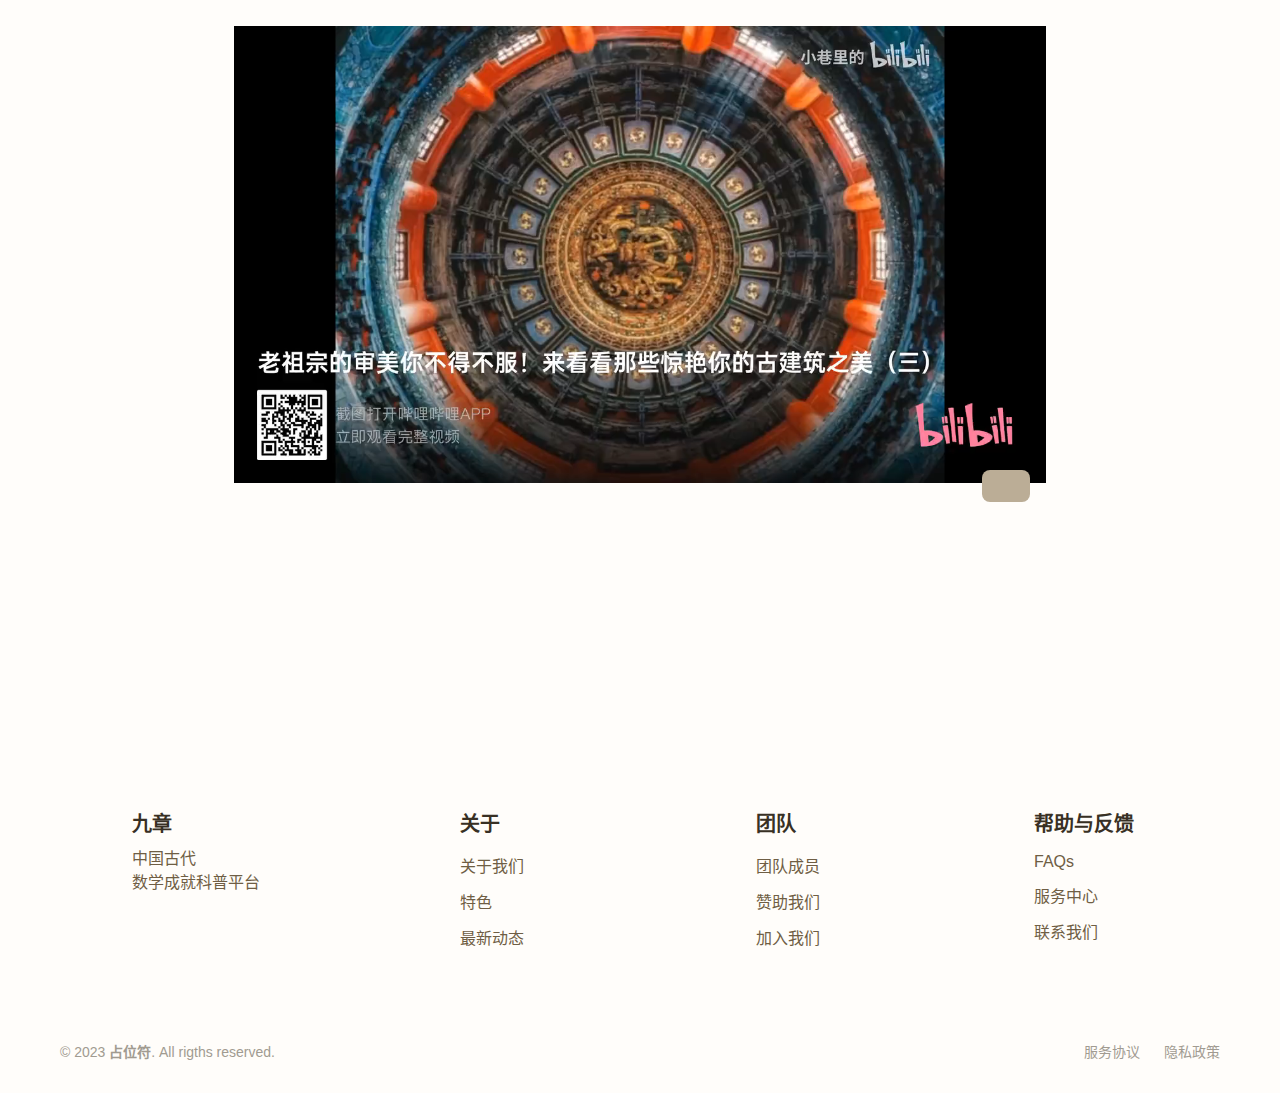
==== commit 611491e3: "Merge other contributors code w/ ❤️" ====
--- a/index.html
+++ b/index.html
@@ -14,13 +14,16 @@
 
         <!--=============== CSS ===============-->
         <link rel="stylesheet" href="assets/css/styles.css">
-
+        <!-- 引入 layui.css -->
+        <link href="https://unpkg.com/layui@2.9.4/dist/css/layui.css" rel="stylesheet">
+        <!-- 引入 layui.js -->
+        <script src="https://unpkg.com/layui@2.9.4/dist/layui.js"></script>
         <title>九章—中国古代数学成就科普平台</title>
     </head>
     <body>
         <header class="header" id="header">
             <nav class="nav container">
-                <a href="index.html" class="nav__logo">九章</a>
+                <a href="index.html" class="nav__logo"><img src="assets/img/transparent-logo.png"></a>
 
                 <div class="nav__menu" id="nav-menu">
                     <ul class="nav__list">
@@ -43,7 +46,7 @@
                             <a href="interaction.html" class="nav__link">古今互动</a>
                         </li>
                         <li class="nav__item">
-                            <a href="https://chatai.tblu.site" class="nav__link">对话数学</a>
+                            <a href="https://chat.tblu.site" class="nav__link">对话数学</a>
                         </li>
                         <li class="nav__item">
                             <a href="about.html" class="nav__link">关于</a>
@@ -77,18 +80,6 @@
 
                     </div>
 
-                    <!-- <div class="home__social">
-                        <a href="https://www.facebook.com/" target="_blank" class="home__social-link">
-                            <i class="ri-facebook-box-fill"></i>
-                        </a>
-                        <a href="https://www.instagram.com/" target="_blank" class="home__social-link">
-                            <i class="ri-instagram-fill"></i>
-                        </a>
-                        <a href="https://twitter.com/" target="_blank" class="home__social-link">
-                            <i class="ri-twitter-fill"></i>
-                        </a>
-                    </div> -->
-
                     <div class="home__info">
                         <div>
                             <span class="home__info-title">古代中国还有哪些成就</span>
@@ -104,272 +95,111 @@
                 </div>
             </section>
 
-            <!-- <section>
+            <section>
                 <div>
                     <img src="assets/img/part_03.png">
-                    <img src="assets/img/part_04.png">
-                    <img src="assets/img/part_05.png">
-                    <img src="assets/img/part_06.png">
-                </div>
-            </section> -->
-
-            <!--==================== ABOUT ====================-->
-            <section class="about section" id="about">
-                <div class="about__container container grid">
-                    <div class="about__data">
-                        <h2 class="section__title about__title">More Information <br> About The Best Beaches</h2>
-                        <p class="about__description">You can find the most beautiful and pleasant places at the best 
-                            prices with special discounts, you choose the place we will guide you all the way to wait, get your 
-                            place now.
-                        </p>
-                        <a href="#" class="button">Reserve a place</a>
-                    </div>
-
-                    <div class="about__img">
-                        <div class="about__img-overlay">
-                            <img src="assets/img/about1.jpg" alt="" class="about__img-one">
-                        </div>
-
-                        <div class="about__img-overlay">
-                            <img src="assets/img/about2.jpg" alt="" class="about__img-two">
-                        </div>
-                    </div>
                 </div>
             </section>
             
             <!--==================== DISCOVER ====================-->
             <section class="discover section" id="discover">
-                <h2 class="section__title">Discover the most <br> attractive places</h2>
-                
+                <h2 class="section__title">中国古代杰出科学家</h2>
                 <div class="discover__container container swiper-container">
                     <div class="swiper-wrapper">
                         <!--==================== DISCOVER 1 ====================-->
-                        <div class="discover__card swiper-slide">
-                            <img src="assets/img/discover1.jpg" alt="" class="discover__img">
+                        <div class="discover__card swiper-slide" >
+                            <img src="assets/img/liuhui.png" alt="" class="discover__img">
                             <div class="discover__data">
-                                <h2 class="discover__title">Bali</h2>
-                                <span class="discover__description">24 tours available</span>
+                                <h2 class="discover__title">刘徽</h2>
+                                <span class="discover__description">约225年—约295年</span>
                             </div>
                         </div>
 
                         <!--==================== DISCOVER 2 ====================-->
-                        <div class="discover__card swiper-slide">
-                            <img src="assets/img/discover2.jpg" alt="" class="discover__img">
+                        <div class="discover__card swiper-slide" >
+                            <img src="assets/img/qinjiushao.png" alt="" class="discover__img">
                             <div class="discover__data">
-                                <h2 class="discover__title">Hawaii</h2>
-                                <span class="discover__description">15 tours available</span>
+                                <h2 class="discover__title">秦九韶</h2>
+                                <span class="discover__description">1208年-1268年</span>
                             </div>
                         </div>
 
                         <!--==================== DISCOVER 3 ====================-->
-                        <div class="discover__card swiper-slide">
-                            <img src="assets/img/discover3.jpg" alt="" class="discover__img">
+                        <div class="discover__card swiper-slide" >
+                            <img src="assets/img/zuchongzhi.png" alt="" class="discover__img">
                             <div class="discover__data">
-                                <h2 class="discover__title">Hvar</h2>
-                                <span class="discover__description">18 tours available</span>
+                                <h2 class="discover__title">祖冲之</h2>
+                                <span class="discover__description">429年-500年</span>
                             </div>
-                        </div>
-
-                        <!--==================== DISCOVER 4 ====================-->
-                        <div class="discover__card swiper-slide">
-                            <img src="assets/img/discover4.jpg" alt="" class="discover__img">
-                            <div class="discover__data">
-                                <h2 class="discover__title">Whitehaven</h2>
-                                <span class="discover__description">32 tours available</span>
-                            </div>
-                        </div>
-                    </div>
+                        </div>                    
+                    </div>                                    
                 </div>
             </section>
 
             <!--==================== EXPERIENCE ====================-->
             <section class="experience section">
-                <h2 class="section__title">With Our Experience <br> We Will Serve You</h2>
-
+                <h2 class="section__title">古今互动</h2>
+                <!-- <div class="layui-bg-gray" style="padding: 16px;"> -->
+                    <div class="layui-row layui-col-space15" style="padding: 16px;">
+                      <div class="layui-col-md6">
+                        <div class="layui-card">
+                          <div class="layui-card-header">N章算术</div>
+                          <div class="layui-card-body">
+                              <p class="layui-card-body">数学美有别与其它的美，它没有鲜艳的色彩，没有美妙的声音，没有动感的画面，它却是一种独特的美
+                              <br>了解数学，从一章，到九章……到N章,在视频中体悟数学</p>
                 <div class="experience__container container grid">
                     <div class="experience__content grid">
                         <div class="experience__data">
-                            <h2 class="experience__number">20</h2>
-                            <span class="experience__description">Year <br> Experience</span>
-                        </div>
-
-                        <div class="experience__data">
-                            <h2 class="experience__number">75</h2>
-                            <span class="experience__description">Complete <br> tours</span>
-                        </div>
-
-                        <div class="experience__data">
-                            <h2 class="experience__number">650+</h2>
-                            <span class="experience__description">Tourist <br> Destination</span>
-                        </div>
-                    </div>
-
-                    <div class="experience__img grid">
-                        <div class="experience__overlay">
-                            <img src="assets/img/experience1.jpg" alt="" class="experience__img-one">
-                        </div>
-                        
-                        <div class="experience__overlay">
-                            <img src="assets/img/experience2.jpg" alt="" class="experience__img-two">
-                        </div>
-                    </div>
-                </div>
+                                    </div>
+                                </div>
+                                <div class="experience__img grid">
+                                    <div class="experience__overlay">
+                                        <img src="assets/img/Nzhang1.png" alt="" class="experience__img-one">
+                                    </div>
+                                    
+                                    <div class="experience__overlay">
+                                        <img src="assets/img/Nzhang2.png" alt="" class="experience__img-two">
+                                    </div>
+                                </div>
+                            </div>
+                        </div>
+                      </div>
+                    </div>
+                    <div class="layui-col-md6">
+                      <div class="layui-card">
+                        <div class="layui-card-header">了解更多>>></div>
+                        <div class="layui-card-body">
+                        <iframe class="NzhangVideo" src="https://player.bilibili.com/player.html?aid=996004761&bvid=BV1Gs4y1Q76G&cid=1128177029&p=1" scrolling="no" border="0" frameborder="no" framespacing="0" allowfullscreen="true"> </iframe>
+                        </div>
+                      </div>
+                    </div>
+                  </div>
+                <!-- </div> -->
+
+                <iframe src="function-interaction.html" class="function_frame" frameborder="0"></iframe>
+            </section>
+
+            <!--==================== CHAT ====================-->
+            <section class="chat section">
+                <h2 class="section__title">对话数学</h2>
+                <iframe src="https://chat.tblu.site" class="chat_frame" frameborder="0"></iframe>
             </section>
 
             <!--==================== VIDEO ====================-->
             <section class="video section">
-                <h2 class="section__title">Video Tour</h2>
+                <h2 class="section__title">数学之美</h2>
 
                 <div class="video__container container">
-                    <p class="video__description">Find out more with our video of the most beautiful and 
-                        pleasant places for you and your family.
-                    </p>
+                    <p class="video__description">数学之美在于其简洁和精确，展现了自然界和人类思维的深刻奥秘。数学的逻辑严谨和优雅的推理揭示了世界的规律和秩序，让我们更深刻地理解宇宙的奥秘。无论是几何、代数还是微积分，数学都展现着独特的美丽，让人们感受到智慧和创造的乐趣。数学之美，就像一首华丽的交响乐，奏响着宇宙的和谐之音。</p>
 
                     <div class="video__content">
                         <video id="video-file">
-                            <source src="assets/video/video.mp4" type="video/mp4">
+                            <source src="assets/video/beauty-of-math.mp4">
                         </video>
 
                         <button class="button button--flex video__button" id="video-button">
                             <i class="ri-play-line video__button-icon" id="video-icon"></i>
                         </button>
-                    </div>
-                </div>
-            </section>
-
-            <!--==================== PLACES ====================-->
-            <section class="place section" id="place">
-                <h2 class="section__title">Choose Your Place</h2>
-
-                <div class="place__container container grid">
-                    <!--==================== PLACES CARD 1 ====================-->
-                    <div class="place__card">
-                        <img src="assets/img/place1.jpg" alt="" class="place__img">
-                        
-                        <div class="place__content">
-                            <span class="place__rating">
-                                <i class="ri-star-line place__rating-icon"></i>
-                                <span class="place__rating-number">4,8</span>
-                            </span>
-
-                            <div class="place__data">
-                                <h3 class="place__title">Bali</h3>
-                                <span class="place__subtitle">Indonesia</span>
-                                <span class="place__price">$2499</span>
-                            </div>
-                        </div>
-
-                        <button class="button button--flex place__button">
-                            <i class="ri-arrow-right-line"></i>
-                        </button>
-                    </div>
-
-                    <!--==================== PLACES CARD 2 ====================-->
-                    <div class="place__card">
-                        <img src="assets/img/place2.jpg" alt="" class="place__img">
-                        
-                        <div class="place__content">
-                            <span class="place__rating">
-                                <i class="ri-star-line place__rating-icon"></i>
-                                <span class="place__rating-number">5,0</span>
-                            </span>
-
-                            <div class="place__data">
-                                <h3 class="place__title">Bora Bora</h3>
-                                <span class="place__subtitle">Polinesia</span>
-                                <span class="place__price">$1599</span>
-                            </div>
-                        </div>
-
-                        <button class="button button--flex place__button">
-                            <i class="ri-arrow-right-line"></i>
-                        </button>
-                    </div>
-
-                    <!--==================== PLACES CARD 3 ====================-->
-                    <div class="place__card">
-                        <img src="assets/img/place3.jpg" alt="" class="place__img">
-                        
-                        <div class="place__content">
-                            <span class="place__rating">
-                                <i class="ri-star-line place__rating-icon"></i>
-                                <span class="place__rating-number">4,9</span>
-                            </span>
-
-                            <div class="place__data">
-                                <h3 class="place__title">Hawaii</h3>
-                                <span class="place__subtitle">EE.UU</span>
-                                <span class="place__price">$3499</span>
-                            </div>
-                        </div>
-
-                        <button class="button button--flex place__button">
-                            <i class="ri-arrow-right-line"></i>
-                        </button>
-                    </div>
-
-                    <!--==================== PLACES CARD 4 ====================-->
-                    <div class="place__card">
-                        <img src="assets/img/place4.jpg" alt="" class="place__img">
-                        
-                        <div class="place__content">
-                            <span class="place__rating">
-                                <i class="ri-star-line place__rating-icon"></i>
-                                <span class="place__rating-number">4,8</span>
-                            </span>
-
-                            <div class="place__data">
-                                <h3 class="place__title">Whitehaven</h3>
-                                <span class="place__subtitle">Australia</span>
-                                <span class="place__price">$2499</span>
-                            </div>
-                        </div>
-
-                        <button class="button button--flex place__button">
-                            <i class="ri-arrow-right-line"></i>
-                        </button>
-                    </div>
-
-                    <!--==================== PLACES CARD 5 ====================-->
-                    <div class="place__card">
-                        <img src="assets/img/place5.jpg" alt="" class="place__img">
-                        
-                        <div class="place__content">
-                            <span class="place__rating">
-                                <i class="ri-star-line place__rating-icon"></i>
-                                <span class="place__rating-number">4,8</span>
-                            </span>
-
-                            <div class="place__data">
-                                <h3 class="place__title">Hvar</h3>
-                                <span class="place__subtitle">Croacia</span>
-                                <span class="place__price">$1999</span>
-                            </div>
-                        </div>
-
-                        <button class="button button--flex place__button">
-                            <i class="ri-arrow-right-line"></i>
-                        </button>
-                    </div>
-                </div>
-            </section>
-
-            <!--==================== SUBSCRIBE ====================-->
-            <section class="subscribe section">
-                <div class="subscribe__bg">
-                    <div class="subscribe__container container">
-                        <h2 class="section__title subscribe__title">Subscribe Our <br> Newsletter</h2>
-                        <p class="subscribe__description">Subscribe to our newsletter and get a 
-                            special 30% discount.
-                        </p>
-    
-                        <form action="" class="subscribe__form">
-                            <input type="text" placeholder="Enter email" class="subscribe__input">
-    
-                            <button class="button">
-                                Subscribe
-                            </button>
-                        </form>
                     </div>
                 </div>
             </section>
@@ -420,7 +250,7 @@
                         <h3 class="footer__subtitle">关于</h3>
                         <ul>
                             <li class="footer__item">
-                                <a href="" class="footer__link">关于我们</a>
+                                <a href="about.html" class="footer__link">关于我们</a>
                             </li>
                             <li class="footer__item">
                                 <a href="" class="footer__link">特色</a>
--- a/assets/css/styles.css
+++ b/assets/css/styles.css
@@ -221,6 +221,7 @@
 
 .nav__logo {
   font-weight: var(--font-semi-bold);
+  width: 90px;
 }
 
 .nav__toggle {
@@ -560,12 +561,18 @@
   right: 0;
 }
 
+.NzhangVideo {
+  height: 460px; 
+  width: 100%;
+}
+
 /*=============== VIDEO ===============*/
 .video__container {
   padding-bottom: 1rem;
 }
 
 .video__description {
+  color: var(--text-color-light);
   text-align: center;
   margin-bottom: var(--mb-2-5);
 }
@@ -703,7 +710,7 @@
 }
 
 .sponsor__content:hover .sponsor__img {
-  filter: invert(0.3);
+  filter: invert(0.2);
 }
 
 .sponsor__img {
@@ -1067,10 +1074,11 @@
   }
 }
 
-/* iframe size adjust */
+/* function iframe size adjust */
 .function_frame {
   width: 100%;
   height: 120vh;
+  box-shadow: 0 0 10px rgba(0, 0, 0, 0.5);
 }
 
 @media screen and (max-width: 1000px) {
@@ -1084,3 +1092,26 @@
     height: 180vh;
   }
 }
+
+/* chat iframe size adjust */
+.chat {
+  display: grid;
+  place-items: center;
+  width: 100%;
+  height: 150vh;
+}
+
+.chat_frame {
+  width: 90%;
+  height: 100vh;
+  border-radius: 20px;
+  box-shadow: 0 0 10px rgba(0, 0, 0, 0.5);
+}
+
+@media screen and (max-width: 1220px) {
+  .chat_frame {
+    width: 100%;
+    height: 120vh;
+    border-radius: 0;
+  }
+}
